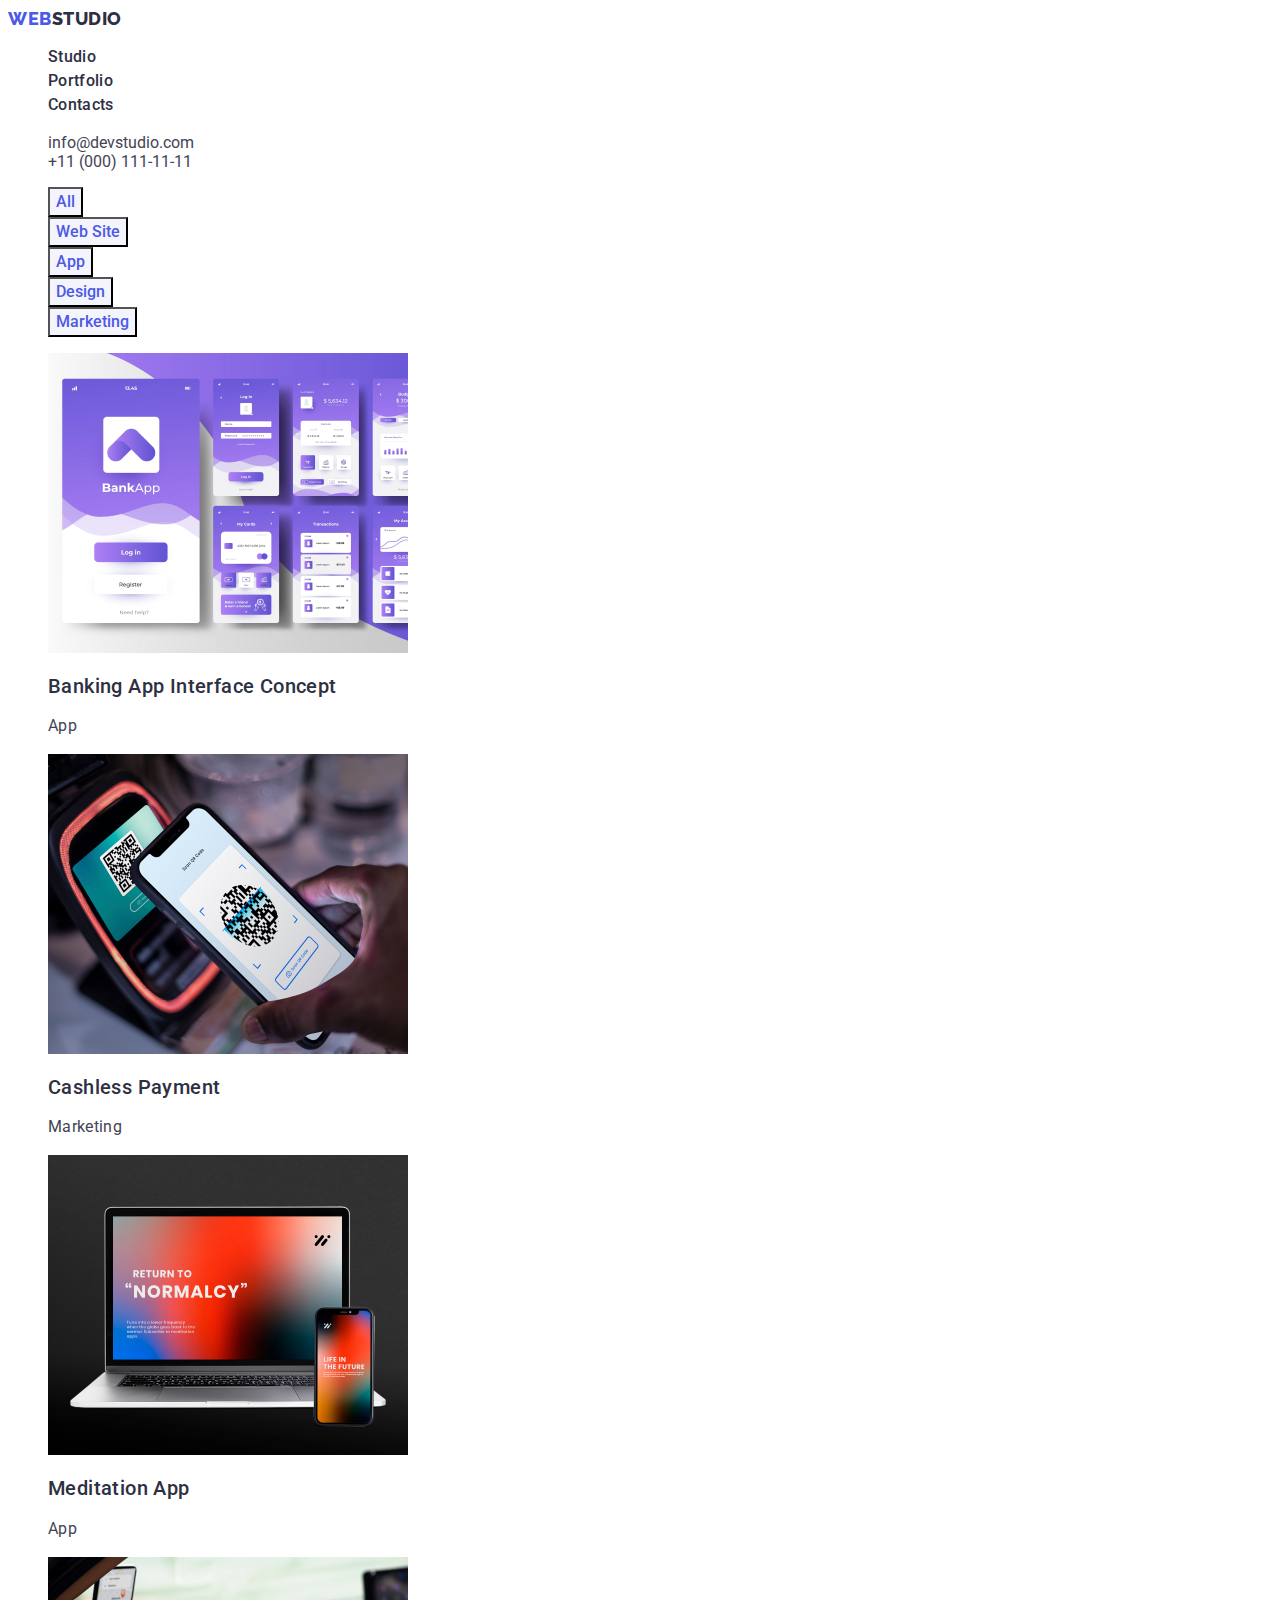
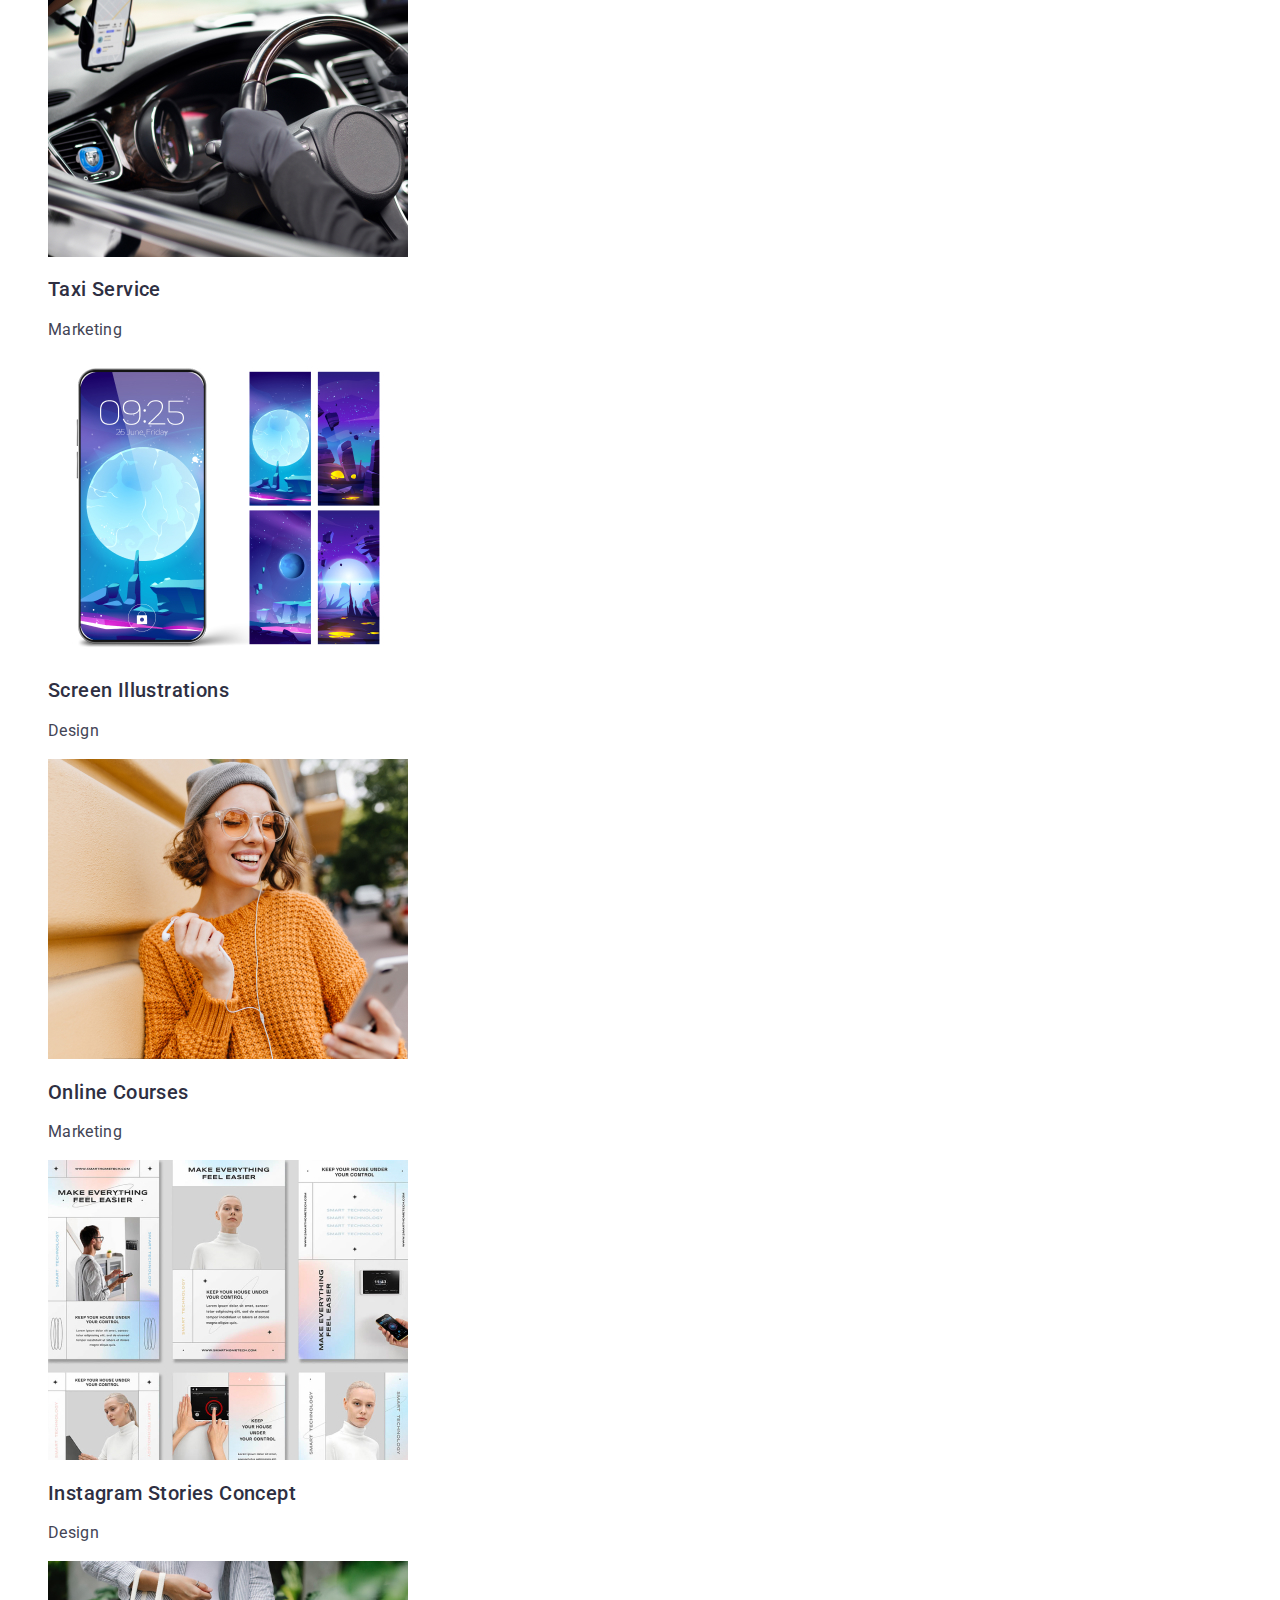
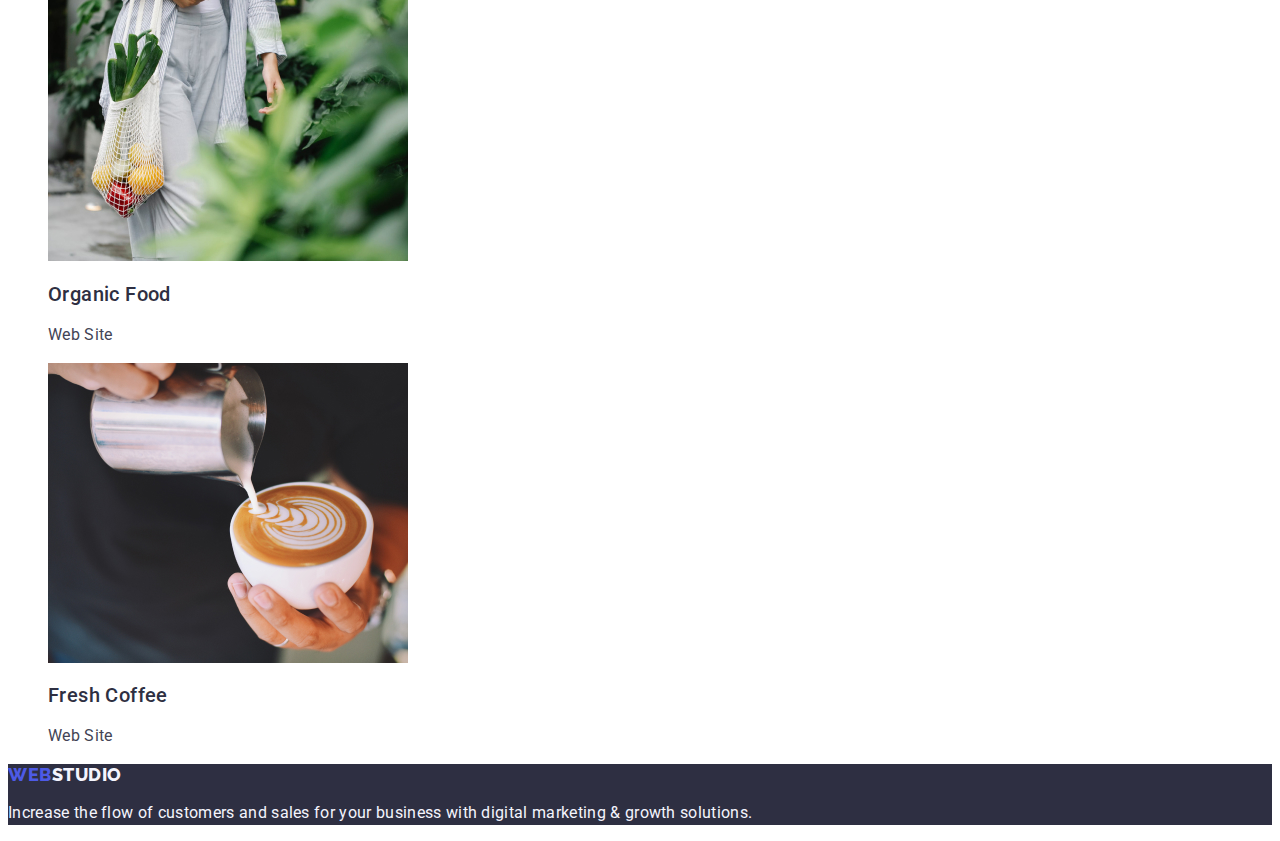
==== portfolio.html @ 46a17615 "Initial commit" ====
<!DOCTYPE html>
<html lang="en">
  <head>
    <meta charset="UTF-8" />
    <meta http-equiv="X-UA-Compatible" content="IE=edge"/>
    <meta name="viewport" content="width=device-width, initial-scale=1.0"/>
    <title>Portfolio</title>
    <link rel="preconnect" href="https://fonts.googleapis.com"/>
    <link rel="preconnect" href="https://fonts.gstatic.com" crossorigin/>
    <link
      href="https://fonts.googleapis.com/css2?family=Raleway:wght@800&family=Roboto:wght@400;500;700;900&display=swap"
      rel="stylesheet"/>
    <link rel="stylesheet" href="./css/styles.css"/>
  </head>
  <body>
    <!-- Header -->
    <header>
      <nav class="navbar">
        <a href="./index.html" class="logo"
          ><span class="logo-web">WEB</span>STUDIO</a
        >
        <ul class="list">
          <li class="list-item">
            <a href="" class="link">Studio</a>
          </li>
          <li class="list-item">
            <a href="./portfolio.html" class="link">Portfolio</a>
          </li>
          <li class="list-item">
            <a href="" class="link">Contacts</a>
          </li>
        </ul>
      </nav>
      <ul class="contacts">
        <li>
          <a href="mailto:info@devstudio.com" class="link"
            >info@devstudio.com</a
          >
        </li>
        <li>
          <a href="tel:+110001111111" class="link">+11 (000) 111-11-11</a>
        </li>
      </ul>
    </header>
    <!-- Main content -->
    <main>
      <section class="portfolio">
        <h1 class="portfolio-header">Portfolio</h1>
        <ul class="filter">
          <li><button type="button" class="button">All</button></li>
          <li><button type="button" class="button">Web Site</button></li>
          <li><button type="button" class="button">App</button></li>
          <li><button type="button" class="button">Design</button></li>
          <li><button type="button" class="button">Marketing</button></li>
        </ul>
        <ul class="portfolio-items">
          <li>
            <a href="" class="link portfolio-item-link">
            <img
              src="./images/portfolio1.jpeg"
              alt="Banking App Interface layout"
              width="360"
              height="300"
            />
            <h2>Banking App Interface Concept</h2>
            <p>App</p>
          </a>
          </li>
          <li>
            <a href="" class="link portfolio-item-link">
            <img
              src="./images/portfolio2.jpeg"
              alt="Cashless payment in action"
              width="360"
              height="300"
            />
            <h2>Cashless Payment</h2>
            <p>Marketing</p>
          </a>
          </li>
          <li>
            <a href="" class="link portfolio-item-link">
            <img
              src="./images/portfolio3.jpeg"
              alt="Laptop screen"
              width="360"
              height="300"
            />
            <h2>Meditation App</h2>
            <p>App</p>
            </a>
          </li>
          <li>
            <a href="" class="link portfolio-item-link">
            <img
              src="./images/portfolio4.jpeg"
              alt="A man drives a car"
              width="360"
              height="300"
            />
            <h2>Taxi Service</h2>
            <p>Marketing</p>
          </a>
          </li>
          <li>
            <a href="" class="link portfolio-item-link">
            <img
              src="./images/portfolio5.jpeg"
              alt="Mobile phone interface"
              width="360"
              height="300"/>
            <h2>Screen Illustrations</h2>
            <p>Design</p>
          </a>
          </li>
          <li>
            <a href="" class="link portfolio-item-link">
            <img
              src="./images/portfolio6.jpeg"
              alt="Happy girl looking at her mobile phone screen"
              width="360"
              height="300"
            />
            <h2>Online Courses</h2>
            <p>Marketing</p>
          </a>
          </li>
          <li>
            <a href="" class="link portfolio-item-link">
            <img
              src="./images/portfolio7.jpeg"
              alt="Instagram stories concept layout"
              width="360"
              height="300"
            />
            <h2>Instagram Stories Concept</h2>
            <p>Design</p>
          </a>
          </li>
          <li>
            <a href="" class="link portfolio-item-link">
            <img
              src="./images/portfolio8.jpeg"
              alt="A woman carrying a bag with vegetables"
              width="360"
              height="300"
            />
            <h2>Organic Food</h2>
            <p>Web Site</p>
          </a>
          </li>
          <li>
            <a href="" class="link portfolio-item-link">
            <img
              src="./images/portfolio9.jpeg"
              alt="A cup of delicious coffee"
              width="360"
              height="300"
            />
            <h2>Fresh Coffee</h2>
            <p>Web Site</p>
          </a>
          </li>
        </ul>
      </section>
    </main>
    <!-- Footer -->
    <footer class="site-footer">
      <a href="./index.html" class="logo"
        ><span class="logo-web">WEB</span>STUDIO</a
      >
      <p>
        Increase the flow of customers and sales for your business with digital
        marketing & growth solutions.
      </p>
    </footer>
  </body>
</html>
---- css/styles.css ----
/* Палітра кольорів 
Колір основного тексту #2e2f42 (Navy Blue)
Колір другорядного тексту background: #434455;(Slate)
Білий колір #FFFFFF;
Клауд колір #F4F4FD;
Фіолетовий: #4D5AE5;
Фіолетовий при наведенні на кнопку background: #404BBF;
*/

:root {
  --primary-text-color: #2e2f42;
  --seconadry-text-color: #434455;
  --text-color-white: #FFFFFF;
  --text-color-cloud: #F4F4FD;
  --text-color-iris: #4D5AE5;
  --text-color-ocean:#404BBF;
}

body {
  font-family: "Roboto", sans-serif;
  color: var(--primary-text-color);
}

.link {
  text-decoration: none;
}

/* Header */

.navbar .list {
  list-style: none;
}

.logo {
  font-family: "Raleway";
  font-weight: 800;
  font-size: 18px;
  line-height: 1.17;
  letter-spacing: 0.03em;
  text-transform: uppercase;
  text-decoration: none;
  color: var(--primary-text-color);
}
.logo .logo-web {
  color: var(--text-color-iris);
}

.list-item .link:hover,
.list-item .link:focus {
color: var(--text-color-ocean);
}

.navbar .link {
  color: var(--primary-text-color);
  font-weight: 500;
  font-size: 16px;
  line-height: 1.5;
  letter-spacing: 0.02em;
}

.contacts {
  list-style: none;
}

.contacts .link {
  color: var(--seconadry-text-color);
}

.contacts .link:hover,
.contacts .link:focus {
  color: var(--text-color-ocean);
}

/* Footer */

.site-footer {
  background-color: var(--primary-text-color);
}

.site-footer .logo-web {
  font-family: "Raleway";
  font-weight: 800;
  font-size: 18px;
  line-height: 1.17;
  letter-spacing: 0.03em;
  color: var(--text-color-iris);
}

.site-footer .logo {
  font-family: "Raleway";
  font-weight: 800;
  font-size: 18px;
  line-height: 1.17;
  letter-spacing: 0.03em;
  color: var(--text-color-cloud);
}

.site-footer p {
  font-size: 16px;
  line-height: 1.5;
  letter-spacing: 0.02em;
  color: var(--text-color-cloud);
}

/* Main page */

/* Hero */

.hero {
  background-color: var(--primary-text-color);
  /* Доданий для того, щоб було видно hero title */
}
.hero-title {
  text-align: center;
  font-weight: 700;
  font-size: 56px;
  line-height: 1.07;
  letter-spacing: 0.02em;
  color: var(--text-color-white);
}
.hero-button {
  color: var(--text-color-white);
  background-color: var(--text-color-iris);
  font-weight: 500;
  font-size: 16px;
  line-height: 1.5;
  letter-spacing: 0.04em;
  cursor: pointer;
}

.hero-button:hover,
.hero-button:focus {
  background-color: var(--text-color-ocean);
}


/* Our values */

.our-values-section h2 {
  display: none;
}

.our-values-section ul {
  list-style: none;
}

.our-values-section h3 {
  font-weight: 500;
  font-size: 20px;
  line-height: 1.2;
  letter-spacing: 0.02em;
}
.our-values-section p {
  font-size: 16px;
  line-height: 1.5;
  letter-spacing: 0.02em;
  color: var(--seconadry-text-color);
}
/* What are we doing */

.our-job-section h2 {
  text-align: center;
  font-weight: 700;
  font-size: 36px;
  line-height: 1.11;
  letter-spacing: 0.02em;
  text-transform: capitalize;
}

.our-job-section ul {
  list-style: none;
}

/* Our team */

.our-team-section {
  background-color: var(--text-color-cloud);
}

.our-team-section h2 {
  text-align: center;
  font-weight: 700;
  font-size: 36px;
  line-height: 1.11;
  letter-spacing: 0.02em;
  text-transform: capitalize;
}

.our-team-section ul {
  list-style: none;
}

.our-team-section h3 {
  font-style: normal;
  font-weight: 500;
  font-size: 20px;
  line-height: 1.2;
  letter-spacing: 0.02em;
}

.our-team-section p {
  font-size: 16px;
  line-height: 1.5;
  letter-spacing: 0.02em;
  color: var(--seconadry-text-color);
}

/* Portfolio page */

.portfolio-header {
  display: none;
}

/* Filter */

.filter {
  list-style: none;
}

.filter .button {
  color: var(--text-color-iris);
  background-color: var(--text-color-cloud);
  font-weight: 500;
  font-size: 16px;
  font-family: inherit;
  line-height: 1.5;
  cursor: pointer;

}

.filter .button:hover,
.filter .button:focus {
  color: var(--text-color-white);
  background-color: var(--text-color-ocean);
}

/* Portfolio items */

.portfolio-items {
  list-style: none;
}

.portfolio-items h2 {
  font-weight: 500;
  font-size: 20px;
  line-height: 1.2;
  letter-spacing: 0.02em;
  color: var(--primary-text-color);
}

.portfolio-items p {
  font-size: 16px;
  line-height: 1.5;
  letter-spacing: 0.02em;
  color: var(--seconadry-text-color);
}
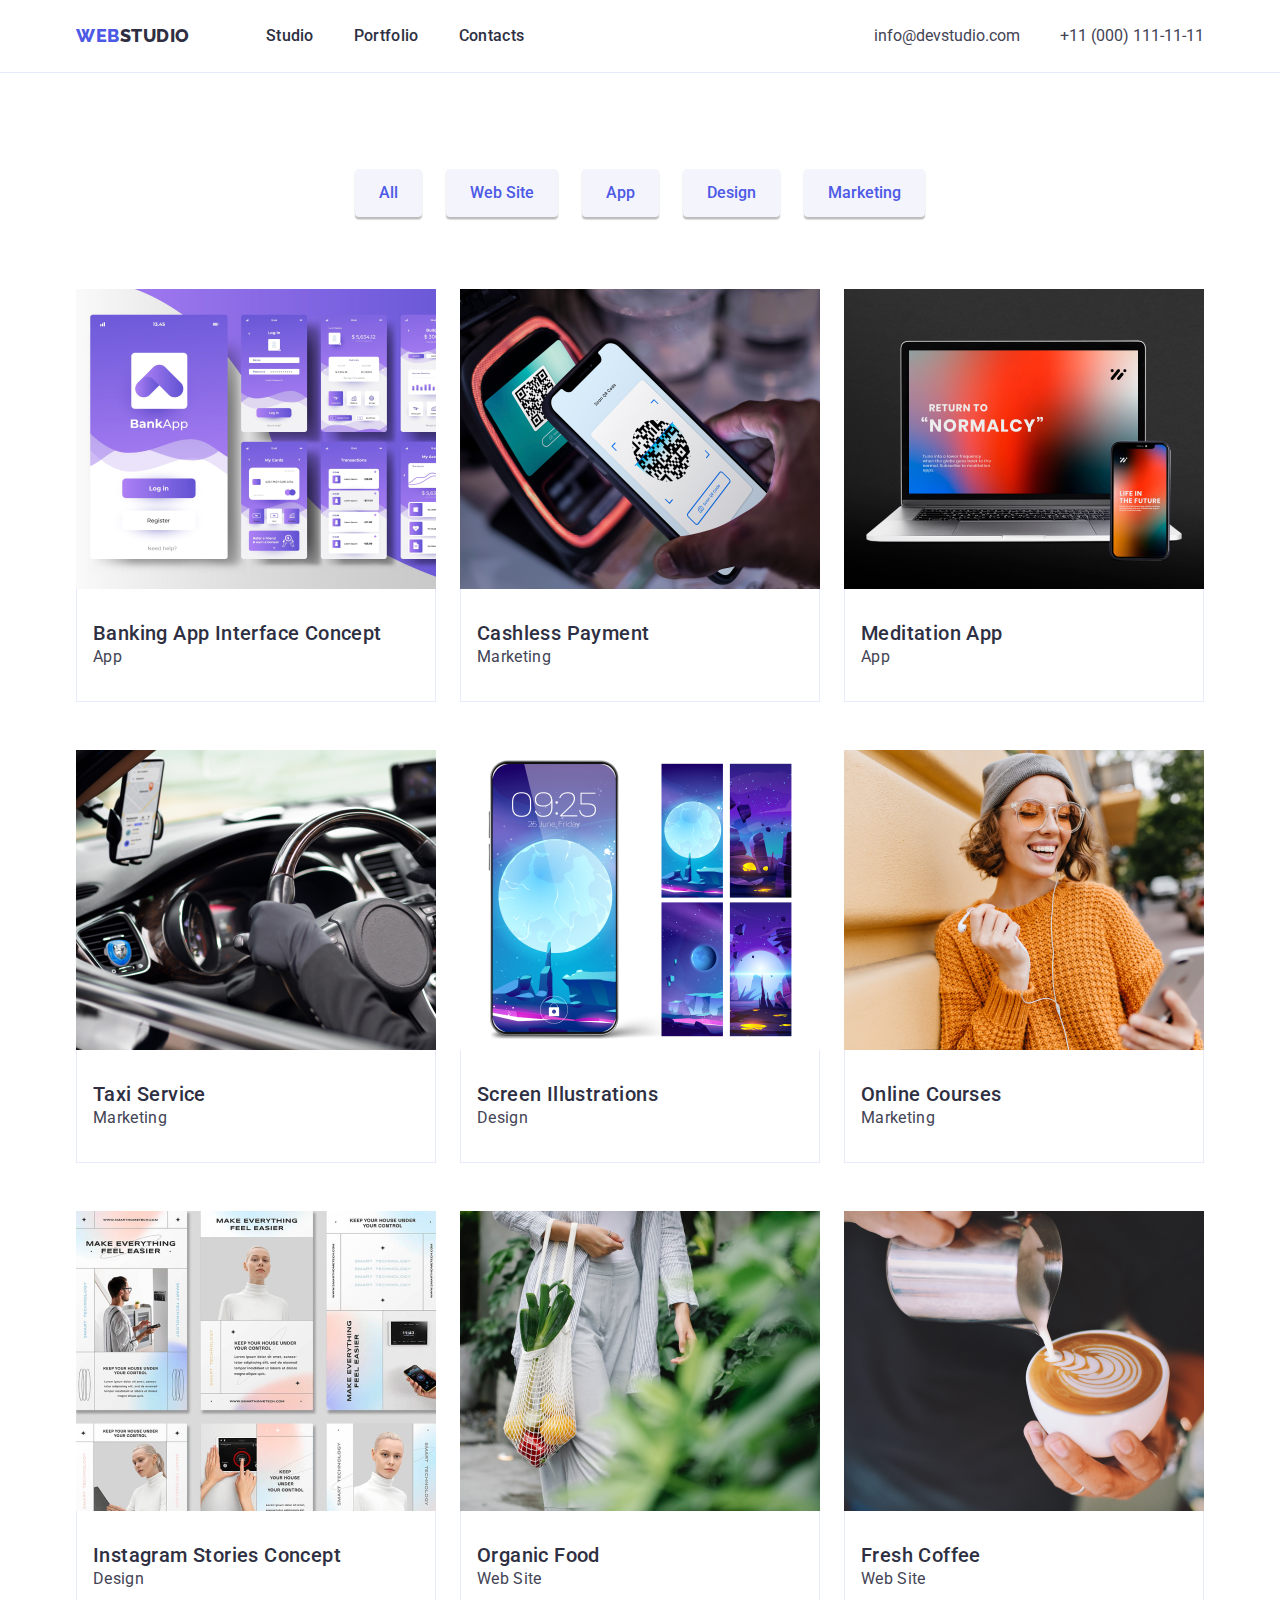
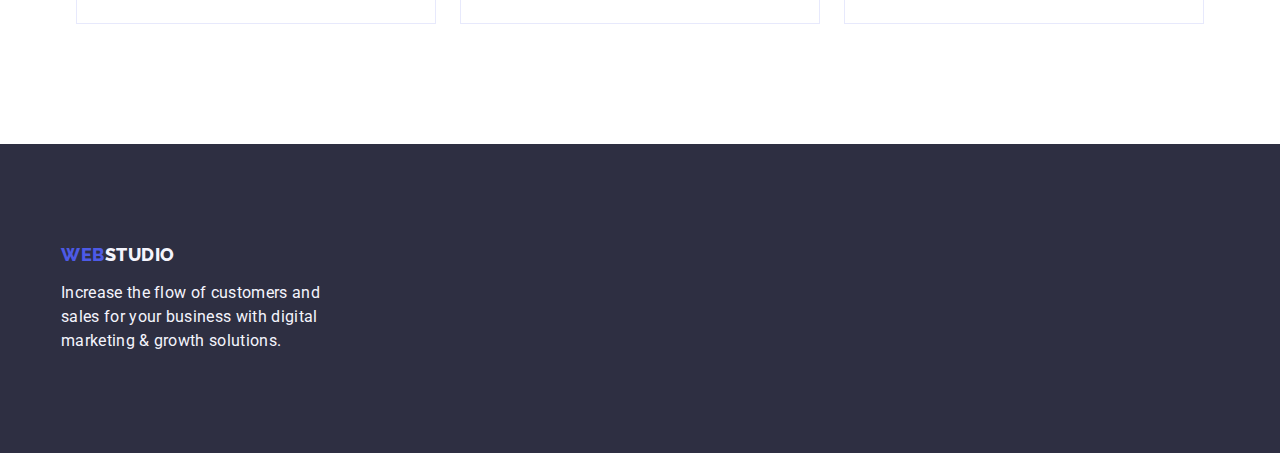
==== commit 6df4f058: "First commit" ====
--- a/portfolio.html
+++ b/portfolio.html
@@ -2,50 +2,57 @@
 <html lang="en">
   <head>
     <meta charset="UTF-8" />
-    <meta http-equiv="X-UA-Compatible" content="IE=edge"/>
-    <meta name="viewport" content="width=device-width, initial-scale=1.0"/>
+    <meta http-equiv="X-UA-Compatible" content="IE=edge" />
+    <meta name="viewport" content="width=device-width, initial-scale=1.0" />
     <title>Portfolio</title>
-    <link rel="preconnect" href="https://fonts.googleapis.com"/>
-    <link rel="preconnect" href="https://fonts.gstatic.com" crossorigin/>
+    <link rel="preconnect" href="https://fonts.googleapis.com" />
+    <link rel="preconnect" href="https://fonts.gstatic.com" crossorigin />
     <link
       href="https://fonts.googleapis.com/css2?family=Raleway:wght@800&family=Roboto:wght@400;500;700;900&display=swap"
-      rel="stylesheet"/>
-    <link rel="stylesheet" href="./css/styles.css"/>
+      rel="stylesheet"
+    />
+    <link
+      rel="stylesheet"
+      href="https://cdnjs.cloudflare.com/ajax/libs/modern-normalize/1.1.0/modern-normalize.min.css"
+    />
+    <link rel="stylesheet" href="./css/styles.css" />
   </head>
   <body>
     <!-- Header -->
-    <header>
-      <nav class="navbar">
-        <a href="./index.html" class="logo"
-          ><span class="logo-web">WEB</span>STUDIO</a
-        >
-        <ul class="list">
-          <li class="list-item">
-            <a href="" class="link">Studio</a>
+    <header class="page-header">
+      <div class="container header">
+        <nav class="navbar">
+          <a href="./index.html" class="logo"
+            ><span class="logo-web">WEB</span>STUDIO</a
+          >
+          <ul class="list">
+            <li class="list-item">
+              <a href="" class="link">Studio</a>
+            </li>
+            <li class="list-item">
+              <a href="./portfolio.html" class="link">Portfolio</a>
+            </li>
+            <li class="list-item">
+              <a href="" class="link">Contacts</a>
+            </li>
+          </ul>
+        </nav>
+        <ul class="contacts">
+          <li>
+            <a href="mailto:info@devstudio.com" class="link"
+              >info@devstudio.com</a
+            >
           </li>
-          <li class="list-item">
-            <a href="./portfolio.html" class="link">Portfolio</a>
-          </li>
-          <li class="list-item">
-            <a href="" class="link">Contacts</a>
+          <li>
+            <a href="tel:+110001111111" class="link">+11 (000) 111-11-11</a>
           </li>
         </ul>
-      </nav>
-      <ul class="contacts">
-        <li>
-          <a href="mailto:info@devstudio.com" class="link"
-            >info@devstudio.com</a
-          >
-        </li>
-        <li>
-          <a href="tel:+110001111111" class="link">+11 (000) 111-11-11</a>
-        </li>
-      </ul>
+      </div>
     </header>
     <!-- Main content -->
     <main>
       <section class="portfolio">
-        <h1 class="portfolio-header">Portfolio</h1>
+        <h1 class="visually-hidden">Portfolio</h1>
         <ul class="filter">
           <li><button type="button" class="button">All</button></li>
           <li><button type="button" class="button">Web Site</button></li>
@@ -53,126 +60,150 @@
           <li><button type="button" class="button">Design</button></li>
           <li><button type="button" class="button">Marketing</button></li>
         </ul>
-        <ul class="portfolio-items">
-          <li>
-            <a href="" class="link portfolio-item-link">
-            <img
-              src="./images/portfolio1.jpeg"
-              alt="Banking App Interface layout"
-              width="360"
-              height="300"
-            />
-            <h2>Banking App Interface Concept</h2>
-            <p>App</p>
-          </a>
-          </li>
-          <li>
-            <a href="" class="link portfolio-item-link">
-            <img
-              src="./images/portfolio2.jpeg"
-              alt="Cashless payment in action"
-              width="360"
-              height="300"
-            />
-            <h2>Cashless Payment</h2>
-            <p>Marketing</p>
-          </a>
-          </li>
-          <li>
-            <a href="" class="link portfolio-item-link">
-            <img
-              src="./images/portfolio3.jpeg"
-              alt="Laptop screen"
-              width="360"
-              height="300"
-            />
-            <h2>Meditation App</h2>
-            <p>App</p>
-            </a>
-          </li>
-          <li>
-            <a href="" class="link portfolio-item-link">
-            <img
-              src="./images/portfolio4.jpeg"
-              alt="A man drives a car"
-              width="360"
-              height="300"
-            />
-            <h2>Taxi Service</h2>
-            <p>Marketing</p>
-          </a>
-          </li>
-          <li>
-            <a href="" class="link portfolio-item-link">
-            <img
-              src="./images/portfolio5.jpeg"
-              alt="Mobile phone interface"
-              width="360"
-              height="300"/>
-            <h2>Screen Illustrations</h2>
-            <p>Design</p>
-          </a>
-          </li>
-          <li>
-            <a href="" class="link portfolio-item-link">
-            <img
-              src="./images/portfolio6.jpeg"
-              alt="Happy girl looking at her mobile phone screen"
-              width="360"
-              height="300"
-            />
-            <h2>Online Courses</h2>
-            <p>Marketing</p>
-          </a>
-          </li>
-          <li>
-            <a href="" class="link portfolio-item-link">
-            <img
-              src="./images/portfolio7.jpeg"
-              alt="Instagram stories concept layout"
-              width="360"
-              height="300"
-            />
-            <h2>Instagram Stories Concept</h2>
-            <p>Design</p>
-          </a>
-          </li>
-          <li>
-            <a href="" class="link portfolio-item-link">
-            <img
-              src="./images/portfolio8.jpeg"
-              alt="A woman carrying a bag with vegetables"
-              width="360"
-              height="300"
-            />
-            <h2>Organic Food</h2>
-            <p>Web Site</p>
-          </a>
-          </li>
-          <li>
-            <a href="" class="link portfolio-item-link">
-            <img
-              src="./images/portfolio9.jpeg"
-              alt="A cup of delicious coffee"
-              width="360"
-              height="300"
-            />
-            <h2>Fresh Coffee</h2>
-            <p>Web Site</p>
-          </a>
-          </li>
-        </ul>
+        <div class="container">
+          <ul class="portfolio-card-set">
+            <li class="item">
+              <a href="" class="link">
+                <img
+                  src="./images/portfolio1.jpeg"
+                  alt="Banking App Interface layout"
+                  width="360"
+                />
+                <div class="card-content">
+                  <h2>Banking App Interface Concept</h2>
+                  <p>App</p>
+                </div>
+              </a>
+            </li>
+            <li class="item">
+              <a href="" class="link">
+                <img
+                  src="./images/portfolio2.jpeg"
+                  alt="Cashless payment in action"
+                  width="360"
+                  height="300"
+                />
+                <div class="card-content">
+                  <h2>Cashless Payment</h2>
+                  <p>Marketing</p>
+                </div>
+              </a>
+            </li>
+            <li class="item">
+              <a href="" class="link">
+                <img
+                  src="./images/portfolio3.jpeg"
+                  alt="Laptop screen"
+                  width="360"
+                  height="300"
+                />
+                <div class="card-content">
+                  <h2>Meditation App</h2>
+                  <p>App</p>
+                </div>
+              </a>
+            </li>
+            <li class="item">
+              <a href="" class="link">
+                <img
+                  src="./images/portfolio4.jpeg"
+                  alt="A man drives a car"
+                  width="360"
+                  height="300"
+                />
+                <div class="card-content">
+                  <h2>Taxi Service</h2>
+                  <p>Marketing</p>
+                </div>
+              </a>
+            </li>
+            <li class="item">
+              <a href="" class="link">
+                <img
+                  src="./images/portfolio5.jpeg"
+                  alt="Mobile phone interface"
+                  width="360"
+                  height="300"
+                />
+                <div class="card-content">
+                  <h2>Screen Illustrations</h2>
+                  <p>Design</p>
+                </div>
+              </a>
+            </li>
+            <li class="item">
+              <a href="" class="link">
+                <img
+                  src="./images/portfolio6.jpeg"
+                  alt="Happy girl looking at her mobile phone screen"
+                  width="360"
+                  height="300"
+                />
+                <div class="card-content">
+                  <h2>Online Courses</h2>
+                  <p>Marketing</p>
+                </div>
+              </a>
+            </li>
+            <li class="item">
+              <a href="" class="link">
+                <img
+                  src="./images/portfolio7.jpeg"
+                  alt="Instagram stories concept layout"
+                  width="360"
+                  height="300"
+                />
+                <div class="card-content">
+                  <h2>Instagram Stories Concept</h2>
+                  <p>Design</p>
+                </div>
+              </a>
+            </li>
+            <li class="item">
+              <a href="" class="link">
+                <img
+                  src="./images/portfolio8.jpeg"
+                  alt="A woman carrying a bag with vegetables"
+                  width="360"
+                  height="300"
+                />
+                <div class="card-content">
+                  <h2>Organic Food</h2>
+                  <p>Web Site</p>
+                </div>
+              </a>
+            </li>
+            <li class="item">
+              <a href="" class="link">
+                <img
+                  src="./images/portfolio9.jpeg"
+                  alt="A cup of delicious coffee"
+                  width="360"
+                  height="300"
+                />
+                <div class="card-content">
+                  <h2>Fresh Coffee</h2>
+                  <p>Web Site</p>
+                </div>
+              </a>
+            </li>
+          </ul>
+        </div>
       </section>
     </main>
     <!-- Footer -->
     <footer class="site-footer">
-      <a href="./index.html" class="logo"
-        ><span class="logo-web">WEB</span>STUDIO</a
-      >
-      <p>
-        Increase the flow of customers and sales for your business with digital
-        marketing & growth solutions.
-      </p>
+      <div class="container footer-container">
+        <div class="footer-content">
+          <a href="./index.html" class="logo"
+            ><span class="logo-web">WEB</span>STUDIO</a
+          >
+          <p>
+            Increase the flow of customers and sales for your business with
+            digital marketing & growth solutions.
+          </p>
+        </div>
+      </div>
     </footer>
   </body>
 </html>
--- a/css/styles.css
+++ b/css/styles.css
@@ -10,10 +10,10 @@
 :root {
   --primary-text-color: #2e2f42;
   --seconadry-text-color: #434455;
-  --text-color-white: #FFFFFF;
-  --text-color-cloud: #F4F4FD;
-  --text-color-iris: #4D5AE5;
-  --text-color-ocean:#404BBF;
+  --text-color-white: #ffffff;
+  --text-color-cloud: #f4f4fd;
+  --text-color-iris: #4d5ae5;
+  --text-color-ocean: #404bbf;
 }
 
 body {
@@ -25,13 +25,61 @@
   text-decoration: none;
 }
 
+h1,
+h2,
+h3,
+h4,
+h5,
+h6,
+p,
+ul {
+  margin: 0;
+  padding: 0;
+}
+
+.container {
+  width: 100%;
+  max-width: 1158px;
+  padding: 0 15px;
+  margin: 0 auto;
+}
+
+ul {
+  list-style: none;
+}
+
+.section {
+  padding: 120px 0;
+}
+
+img {
+  display: block;
+}
+/* Зробив це для того, щоб не було проміжку між фото і рамкою в кардсеті портфолі, але не знаю чи це правильно і чи не нашкодить в майбутньому */
+
 /* Header */
 
+.page-header {
+  border-bottom: 1px solid #e7e9fc;
+}
+
+.container.header {
+  display: flex;
+  align-items: center;
+}
+
+.navbar {
+  display: flex;
+  align-items: center;
+}
+
 .navbar .list {
-  list-style: none;
+  display: flex;
+  gap: 40px;
 }
 
 .logo {
+  display: block;
   font-family: "Raleway";
   font-weight: 800;
   font-size: 18px;
@@ -40,6 +88,7 @@
   text-transform: uppercase;
   text-decoration: none;
   color: var(--primary-text-color);
+  margin-right: 76px;
 }
 .logo .logo-web {
   color: var(--text-color-iris);
@@ -47,23 +96,29 @@
 
 .list-item .link:hover,
 .list-item .link:focus {
-color: var(--text-color-ocean);
+  color: var(--text-color-ocean);
 }
 
 .navbar .link {
+  display: block;
   color: var(--primary-text-color);
   font-weight: 500;
   font-size: 16px;
   line-height: 1.5;
   letter-spacing: 0.02em;
+  padding: 24px 0;
 }
 
 .contacts {
-  list-style: none;
+  display: flex;
+  gap: 40px;
+  margin-left: auto;
 }
 
 .contacts .link {
+  display: block;
   color: var(--seconadry-text-color);
+  padding: 24px 0;
 }
 
 .contacts .link:hover,
@@ -75,6 +130,18 @@
 
 .site-footer {
   background-color: var(--primary-text-color);
+}
+
+.footer-container {
+  padding: 100px 0;
+}
+
+.footer-content {
+  width: 264px;
+}
+
+.footer-content .logo {
+  margin-bottom: 16px;
 }
 
 .site-footer .logo-web {
@@ -106,10 +173,18 @@
 
 /* Hero */
 
-.hero {
+.hero-section {
   background-color: var(--primary-text-color);
   /* Доданий для того, щоб було видно hero title */
 }
+
+.container.hero {
+  /* Чому при height - висота 900 пікселів, а при max-height - висота правильна?? */
+  max-height: 600px;
+  text-align: center;
+  padding: 188px 0;
+}
+
 .hero-title {
   text-align: center;
   font-weight: 700;
@@ -117,6 +192,7 @@
   line-height: 1.07;
   letter-spacing: 0.02em;
   color: var(--text-color-white);
+  margin-bottom: 48px;
 }
 .hero-button {
   color: var(--text-color-white);
@@ -126,6 +202,10 @@
   line-height: 1.5;
   letter-spacing: 0.04em;
   cursor: pointer;
+  box-shadow: 0px 4px 4px rgba(0, 0, 0, 0.15);
+  border-radius: 4px;
+  padding: 16px 32px;
+  border: none;
 }
 
 .hero-button:hover,
@@ -133,15 +213,28 @@
   background-color: var(--text-color-ocean);
 }
 
-
 /* Our values */
 
-.our-values-section h2 {
-  display: none;
-}
-
-.our-values-section ul {
-  list-style: none;
+.our-values-section {
+  padding-bottom: 0;
+}
+
+.visually-hidden {
+  position: absolute;
+  white-space: nowrap;
+  width: 1px;
+  height: 1px;
+  overflow: hidden;
+  border: 0;
+  padding: 0;
+  clip: rect(0 0 0 0);
+  clip-path: inset(50%);
+  margin: -1px;
+}
+
+.our-values-list {
+  display: flex;
+  gap: 24px;
 }
 
 .our-values-section h3 {
@@ -157,6 +250,15 @@
   color: var(--seconadry-text-color);
 }
 /* What are we doing */
+
+.our-job-header {
+  margin-bottom: 72px;
+}
+
+.our-job-list {
+  display: flex;
+  gap: 24px;
+}
 
 .our-job-section h2 {
   text-align: center;
@@ -167,27 +269,25 @@
   text-transform: capitalize;
 }
 
-.our-job-section ul {
-  list-style: none;
-}
-
 /* Our team */
 
 .our-team-section {
   background-color: var(--text-color-cloud);
 }
 
-.our-team-section h2 {
+.our-team-header {
   text-align: center;
   font-weight: 700;
   font-size: 36px;
   line-height: 1.11;
   letter-spacing: 0.02em;
   text-transform: capitalize;
-}
-
-.our-team-section ul {
-  list-style: none;
+  margin-bottom: 72px;
+}
+
+.our-team-list {
+  display: flex;
+  gap: 24px;
 }
 
 .our-team-section h3 {
@@ -207,6 +307,11 @@
 
 /* Portfolio page */
 
+.portfolio {
+  padding-top: 96px;
+  padding-bottom: 120px;
+}
+
 .portfolio-header {
   display: none;
 }
@@ -214,7 +319,10 @@
 /* Filter */
 
 .filter {
-  list-style: none;
+  display: flex;
+  justify-content: center;
+  gap: 24px;
+  margin-bottom: 72px;
 }
 
 .filter .button {
@@ -225,7 +333,11 @@
   font-family: inherit;
   line-height: 1.5;
   cursor: pointer;
-
+  border: none;
+  padding: 12px 24px;
+  border-radius: 4px;
+  box-shadow: 0px 3px 1px rgba(0, 0, 0, 0.1), 0px 2px 1px rgba(0, 0, 0, 0.08),
+    0px 2px 2px rgba(0, 0, 0, 0.12);
 }
 
 .filter .button:hover,
@@ -236,11 +348,25 @@
 
 /* Portfolio items */
 
-.portfolio-items {
-  list-style: none;
-}
-
-.portfolio-items h2 {
+.portfolio-card-set {
+  display: flex;
+  flex-wrap: wrap;
+  gap: 48px 24px;
+}
+
+/* .portfolio-card-set > .item { 
+}
+*/
+
+.card-content {
+  padding-top: 32px;
+  padding-bottom: 32px;
+  padding-left: 16px;
+  border: 1px solid #e7e9fc;
+  border-top: 0;
+}
+
+.portfolio-card-set h2 {
   font-weight: 500;
   font-size: 20px;
   line-height: 1.2;
@@ -248,7 +374,7 @@
   color: var(--primary-text-color);
 }
 
-.portfolio-items p {
+.portfolio-card-set p {
   font-size: 16px;
   line-height: 1.5;
   letter-spacing: 0.02em;
